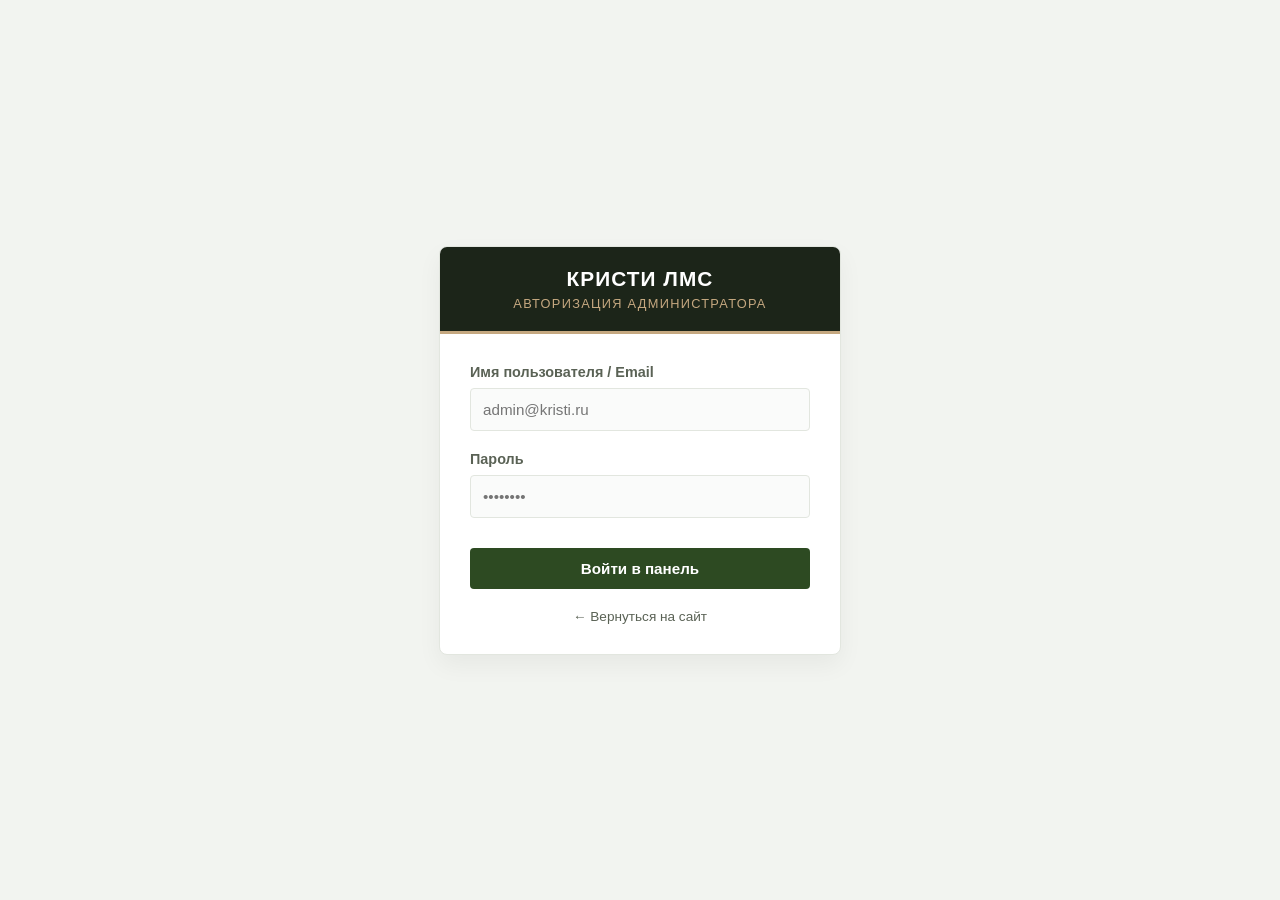
==== admin/index.html @ 846f042f "Update index.html" ====
<!DOCTYPE html>
<html lang="ru">
<head>
    <meta charset="UTF-8">
    <meta name="viewport" content="width=device-width, initial-scale=1.0">
    <title>Вход | Панель управления АИС «Каталог Кристи» — Django</title>
    <style>
        :root {
            --primary: #2d4a22; /* Наш хвойно-зеленый цвет */
            --primary-hover: #1c3014;
            --accent: #c5a880;
            --bg: #f2f4f0;
            --text-dark: #192015;
            --border: #e2e6df;
        }
        body {
            font-family: -apple-system, BlinkMacSystemFont, "Segoe UI", Roboto, sans-serif;
            background-color: var(--bg);
            color: var(--text-dark);
            margin: 0;
            padding: 0;
            display: flex;
            align-items: center;
            justify-content: center;
            height: 100vh;
        }
        .login-container {
            width: 100%;
            max-width: 400px;
            background: #fff;
            border: 1px solid var(--border);
            border-radius: 8px;
            box-shadow: 0 10px 25px rgba(0,0,0,0.05);
            overflow: hidden;
        }
        .login-header {
            background-color: #1c2519;
            padding: 20px;
            text-align: center;
            border-bottom: 3px solid var(--accent);
        }
        .login-header h1 {
            color: #fff;
            margin: 0;
            font-size: 1.3rem;
            font-weight: 800;
            letter-spacing: 0.05em;
        }
        .login-header span {
            color: var(--accent);
            font-size: 0.8rem;
            text-transform: uppercase;
            letter-spacing: 0.1em;
            display: block;
            margin-top: 5px;
        }
        .login-body {
            padding: 30px;
        }
        .form-group {
            margin-bottom: 20px;
            display: flex;
            flex-direction: column;
            gap: 8px;
        }
        .form-group label {
            font-size: 0.9rem;
            font-weight: 600;
            color: #5a6255;
        }
        .form-group input {
            padding: 12px;
            border: 1px solid var(--border);
            border-radius: 4px;
            font-size: 0.95rem;
            outline: none;
            background-color: #fafbfa;
            transition: 0.2s;
        }
        .form-group input:focus {
            border-color: var(--primary);
            background-color: #fff;
        }
        .btn-submit {
            background-color: var(--primary);
            color: #fff;
            padding: 12px;
            font-size: 0.95rem;
            font-weight: 700;
            border: none;
            border-radius: 4px;
            cursor: pointer;
            width: 100%;
            transition: 0.2s;
            margin-top: 10px;
        }
        .btn-submit:hover {
            background-color: var(--primary-hover);
        }
        .error-message {
            color: #ef4444;
            font-size: 0.85rem;
            margin-bottom: 15px;
            display: none;
            text-align: center;
            font-weight: 600;
        }
        .back-link {
            display: block;
            text-align: center;
            margin-top: 20px;
            font-size: 0.85rem;
            color: #5a6255;
            text-decoration: none;
        }
        .back-link:hover {
            color: var(--primary);
            text-decoration: underline;
        }
    </style>
</head>
<body>

    <div class="login-container">
        <div class="login-header">
            <h1>КРИСТИ ЛМС</h1>
            <span>Авторизация администратора</span>
        </div>
        <div class="login-body">
            <div class="error-message" id="errorMsg">Неверный логин или пароль!</div>
            <form id="loginForm">
                <div class="form-group">
                    <label for="username">Имя пользователя / Email</label>
                    <input type="text" id="username" required placeholder="admin@kristi.ru">
                </div>
                <div class="form-group">
                    <label for="password">Пароль</label>
                    <input type="password" id="password" required placeholder="••••••••">
                </div>
                <button type="submit" class="btn-submit">Войти в панель</button>
            </form>
            <a href="../index.html" class="back-link">← Вернуться на сайт</a>
        </div>
    </div>

    <script>
        document.getElementById('loginForm').addEventListener('submit', function (e) {
            e.preventDefault();
            const u = document.getElementById('username').value;
            const p = document.getElementById('password').value;
            const error = document.getElementById('errorMsg');

            // Проверка логина и пароля
            if (u === 'admin@kristi.ru' && p === 'admin') {
                error.style.display = 'none';
                sessionStorage.setItem('kristi_logged_in', 'true'); // Записываем сессию авторизации
                window.location.href = '../dashboard.html'; // Перенаправляем в панель управления
            } else {
                error.style.display = 'block';
            }
        });
    </script>
</body>
</html>
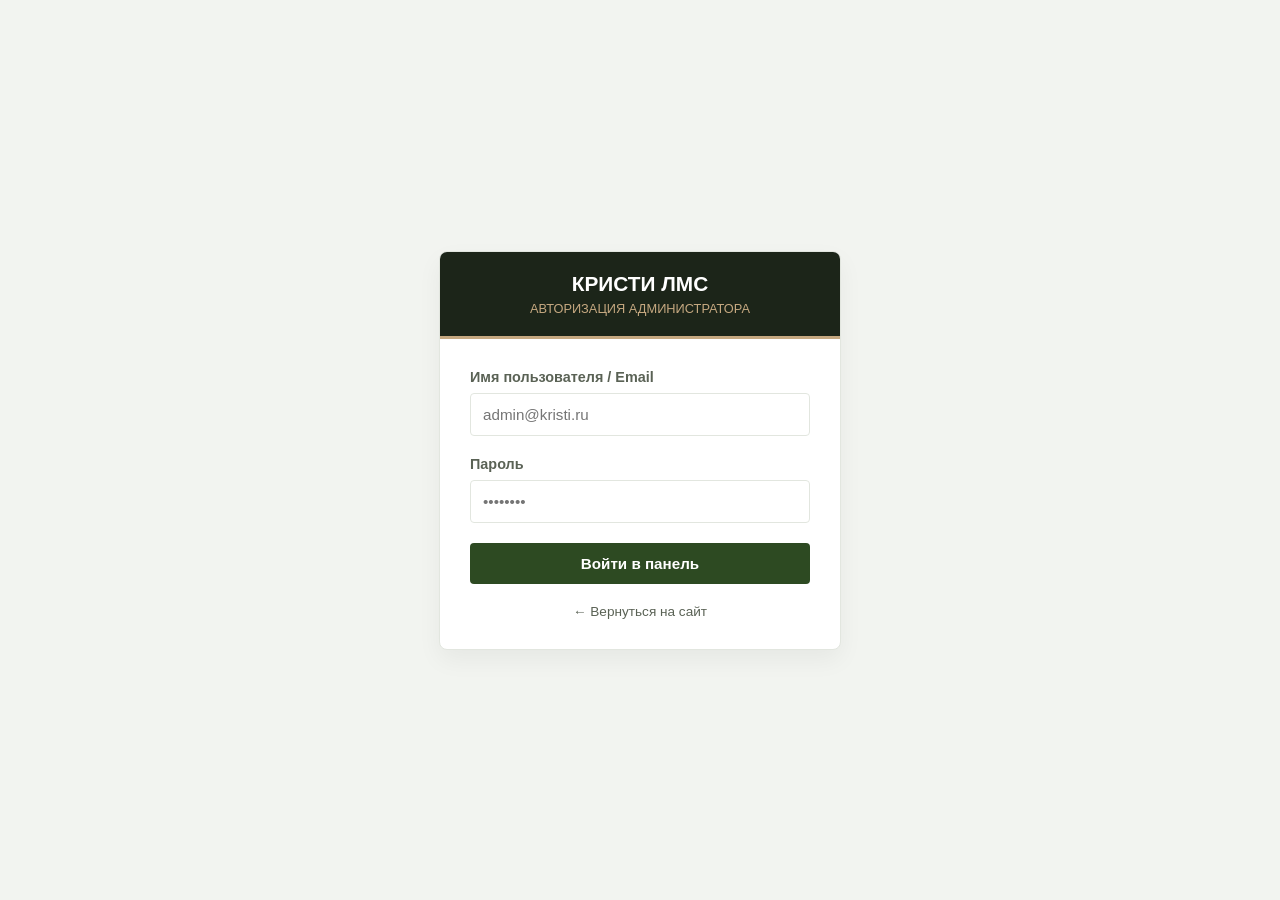
==== commit 720b9812: "Update index.html" ====
--- a/admin/index.html
+++ b/admin/index.html
@@ -2,11 +2,10 @@
 <html lang="ru">
 <head>
     <meta charset="UTF-8">
-    <meta name="viewport" content="width=device-width, initial-scale=1.0">
     <title>Вход | Панель управления АИС «Каталог Кристи» — Django</title>
     <style>
         :root {
-            --primary: #2d4a22; /* Наш хвойно-зеленый цвет */
+            --primary: #2d4a22;
             --primary-hover: #1c3014;
             --accent: #c5a880;
             --bg: #f2f4f0;
@@ -17,110 +16,29 @@
             font-family: -apple-system, BlinkMacSystemFont, "Segoe UI", Roboto, sans-serif;
             background-color: var(--bg);
             color: var(--text-dark);
-            margin: 0;
-            padding: 0;
-            display: flex;
-            align-items: center;
-            justify-content: center;
-            height: 100vh;
+            margin: 0; padding: 0;
+            display: flex; align-items: center; justify-content: center; height: 100vh;
         }
         .login-container {
-            width: 100%;
-            max-width: 400px;
-            background: #fff;
-            border: 1px solid var(--border);
-            border-radius: 8px;
-            box-shadow: 0 10px 25px rgba(0,0,0,0.05);
-            overflow: hidden;
+            width: 100%; max-width: 400px;
+            background: #fff; border: 1px solid var(--border); border-radius: 8px;
+            box-shadow: 0 10px 25px rgba(0,0,0,0.05); overflow: hidden;
         }
         .login-header {
-            background-color: #1c2519;
-            padding: 20px;
-            text-align: center;
-            border-bottom: 3px solid var(--accent);
+            background-color: #1c2519; padding: 20px; text-align: center; border-bottom: 3px solid var(--accent);
         }
-        .login-header h1 {
-            color: #fff;
-            margin: 0;
-            font-size: 1.3rem;
-            font-weight: 800;
-            letter-spacing: 0.05em;
-        }
-        .login-header span {
-            color: var(--accent);
-            font-size: 0.8rem;
-            text-transform: uppercase;
-            letter-spacing: 0.1em;
-            display: block;
-            margin-top: 5px;
-        }
-        .login-body {
-            padding: 30px;
-        }
-        .form-group {
-            margin-bottom: 20px;
-            display: flex;
-            flex-direction: column;
-            gap: 8px;
-        }
-        .form-group label {
-            font-size: 0.9rem;
-            font-weight: 600;
-            color: #5a6255;
-        }
-        .form-group input {
-            padding: 12px;
-            border: 1px solid var(--border);
-            border-radius: 4px;
-            font-size: 0.95rem;
-            outline: none;
-            background-color: #fafbfa;
-            transition: 0.2s;
-        }
-        .form-group input:focus {
-            border-color: var(--primary);
-            background-color: #fff;
-        }
-        .btn-submit {
-            background-color: var(--primary);
-            color: #fff;
-            padding: 12px;
-            font-size: 0.95rem;
-            font-weight: 700;
-            border: none;
-            border-radius: 4px;
-            cursor: pointer;
-            width: 100%;
-            transition: 0.2s;
-            margin-top: 10px;
-        }
-        .btn-submit:hover {
-            background-color: var(--primary-hover);
-        }
-        .error-message {
-            color: #ef4444;
-            font-size: 0.85rem;
-            margin-bottom: 15px;
-            display: none;
-            text-align: center;
-            font-weight: 600;
-        }
-        .back-link {
-            display: block;
-            text-align: center;
-            margin-top: 20px;
-            font-size: 0.85rem;
-            color: #5a6255;
-            text-decoration: none;
-        }
-        .back-link:hover {
-            color: var(--primary);
-            text-decoration: underline;
-        }
+        .login-header h1 { color: #fff; margin: 0; font-size: 1.3rem; font-weight: 800; }
+        .login-header span { color: var(--accent); font-size: 0.8rem; text-transform: uppercase; margin-top: 5px; display: block; }
+        .login-body { padding: 30px; }
+        .form-group { margin-bottom: 20px; display: flex; flex-direction: column; gap: 8px; }
+        .form-group label { font-size: 0.9rem; font-weight: 600; color: #5a6255; }
+        .form-group input { padding: 12px; border: 1px solid var(--border); border-radius: 4px; font-size: 0.95rem; outline: none; }
+        .btn-submit { background-color: var(--primary); color: #fff; padding: 12px; font-size: 0.95rem; font-weight: 700; border: none; border-radius: 4px; cursor: pointer; width: 100%; }
+        .btn-submit:hover { background-color: var(--primary-hover); }
+        .error-message { color: #ef4444; font-size: 0.85rem; margin-bottom: 15px; display: none; text-align: center; font-weight: 600; }
     </style>
 </head>
 <body>
-
     <div class="login-container">
         <div class="login-header">
             <h1>КРИСТИ ЛМС</h1>
@@ -130,34 +48,51 @@
             <div class="error-message" id="errorMsg">Неверный логин или пароль!</div>
             <form id="loginForm">
                 <div class="form-group">
-                    <label for="username">Имя пользователя / Email</label>
+                    <label>Имя пользователя / Email</label>
                     <input type="text" id="username" required placeholder="admin@kristi.ru">
                 </div>
                 <div class="form-group">
-                    <label for="password">Пароль</label>
+                    <label>Пароль</label>
                     <input type="password" id="password" required placeholder="••••••••">
                 </div>
                 <button type="submit" class="btn-submit">Войти в панель</button>
             </form>
-            <a href="../index.html" class="back-link">← Вернуться на сайт</a>
+            <a href="../index.html" style="display:block; text-align:center; margin-top:20px; font-size:0.85rem; color:#5a6255; text-decoration:none;">← Вернуться на сайт</a>
         </div>
     </div>
 
     <script>
+        const DB_URL = 'ВСТАВЬТЕ_СЮДА_ВАШ_PROJECT_URL';
+        const DB_KEY = 'ВСТАВЬТЕ_СЮДА_ВАШ_ANON_KEY';
+
         document.getElementById('loginForm').addEventListener('submit', function (e) {
             e.preventDefault();
-            const u = document.getElementById('username').value;
-            const p = document.getElementById('password').value;
+            const u = document.getElementById('username').value.trim();
+            const p = document.getElementById('password').value.trim();
             const error = document.getElementById('errorMsg');
 
-            // Проверка логина и пароля
-            if (u === 'admin@kristi.ru' && p === 'admin') {
-                error.style.display = 'none';
-                sessionStorage.setItem('kristi_logged_in', 'true'); // Записываем сессию авторизации
-                window.location.href = '../dashboard.html'; // Перенаправляем в панель управления
-            } else {
+            // Запрос авторизации напрямую к облачной СУБД PostgreSQL
+            fetch(`${DB_URL}/rest/v1/users?username=eq.${u}&password=eq.${p}`, {
+                method: 'GET',
+                headers: {
+                    'apikey': DB_KEY,
+                    'Authorization': 'Bearer ' + DB_KEY
+                }
+            })
+            .then(res => res.json())
+            .then(data => {
+                if (data.length > 0) {
+                    sessionStorage.setItem('kristi_logged_in', 'true');
+                    sessionStorage.setItem('kristi_user_name', data[0].name);
+                    window.location.href = '../dashboard.html';
+                } else {
+                    error.style.display = 'block';
+                }
+            })
+            .catch(() => {
+                error.textContent = 'Ошибка подключения к базе данных.';
                 error.style.display = 'block';
-            }
+            });
         });
     </script>
 </body>
